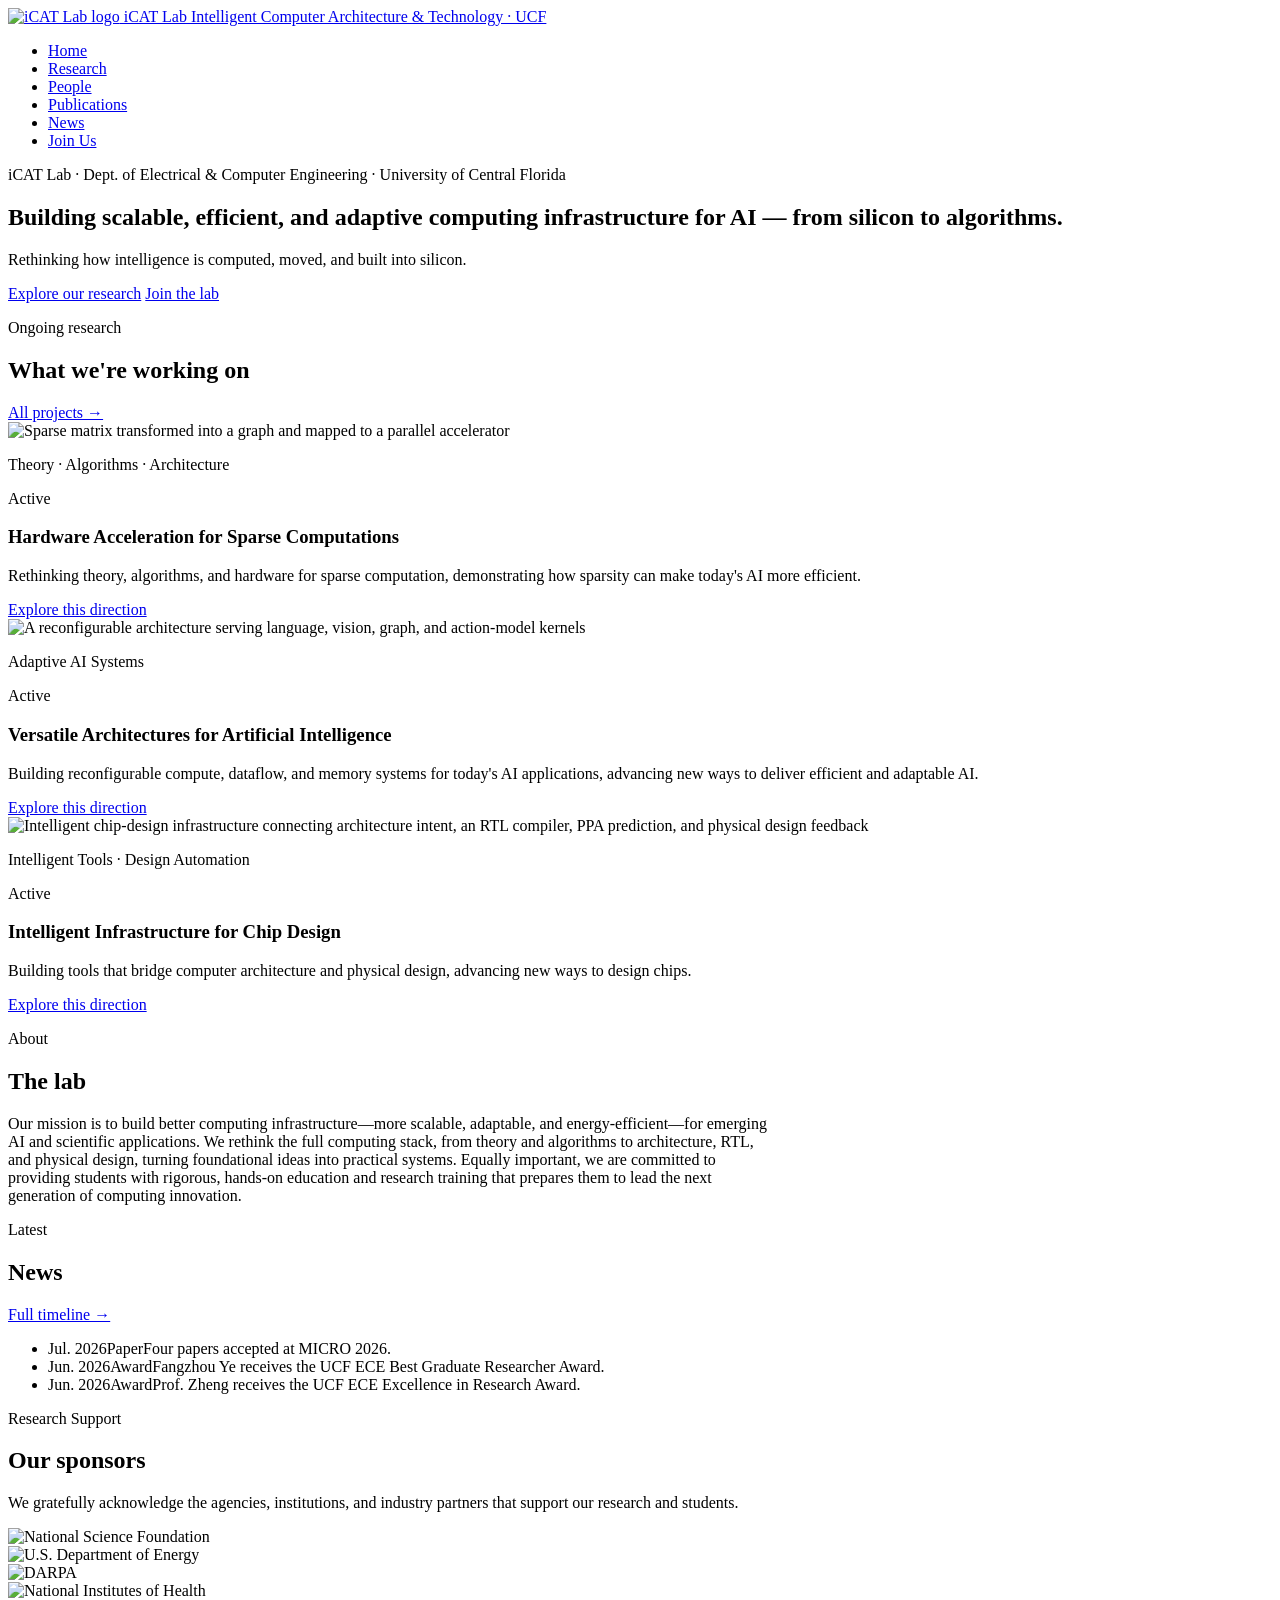
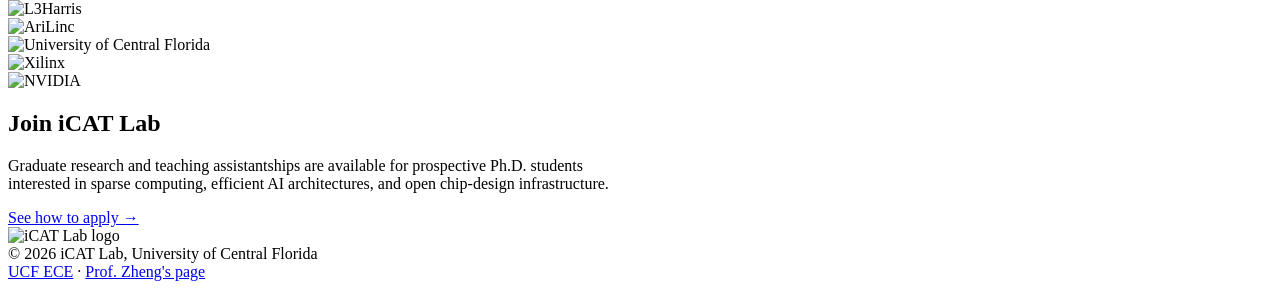
==== index.html @ 4936f8c9 "Add files via upload" ====
<!DOCTYPE html>
<html lang="en">
<head>
<meta charset="UTF-8">
<meta name="viewport" content="width=device-width, initial-scale=1">
<title>iCAT Lab — Intelligent Computer Architecture &amp; Technology, UCF</title>
<meta name="description" content="The iCAT Lab at the University of Central Florida, directed by Prof. Hao Zheng, builds scalable, efficient, and adaptive computing infrastructure for AI — from silicon to algorithms.">
<link rel="preconnect" href="https://fonts.googleapis.com">
<link rel="preconnect" href="https://fonts.gstatic.com" crossorigin>
<link href="https://fonts.googleapis.com/css2?family=Inter:wght@400;500;600;700;800&family=JetBrains+Mono:wght@400;500;600&display=swap" rel="stylesheet">
<link rel="stylesheet" href="css/style.css">
<link rel="icon" type="image/png" sizes="32x32" href="images/favicon-32.png">
<link rel="icon" type="image/png" sizes="16x16" href="images/favicon-16.png">
<link rel="apple-touch-icon" sizes="180x180" href="images/favicon-180.png">
</head>
<body>

<header class="site-header">
  <div class="nav-wrap">
    <a class="brand" href="index.html"><img class="logo-mark" src="images/icat-icon-ondark.png" alt="iCAT Lab logo"> iCAT Lab <span class="full">Intelligent Computer Architecture &amp; Technology · UCF</span></a>
    <nav class="primary-nav">
      <ul>
        <li><a href="index.html" class="active">Home</a></li>
        <li><a href="research.html">Research</a></li>
        <li><a href="people.html">People</a></li>
        <li><a href="publications.html">Publications</a></li>
        <li><a href="news.html">News</a></li>
        <li><a href="join.html">Join Us</a></li>
      </ul>
    </nav>
  </div>
</header>

<main>

  <section class="hero home-hero">
    <div class="rising-stars" aria-hidden="true">
      <span></span><span></span><span></span><span></span><span></span><span></span>
      <span></span><span></span><span></span><span></span><span></span><span></span>
    </div>
    <div class="container">
      <p class="eyebrow">iCAT Lab &middot; Dept. of Electrical &amp; Computer Engineering &middot; University of Central Florida</p>
      <h1>Building scalable, efficient, and adaptive computing infrastructure for <span class="accent">AI</span> — from silicon to algorithms.</h1>
      <p class="lede">Rethinking how intelligence is computed, moved, and built into silicon.</p>
      <div class="actions">
        <a class="btn primary" href="research.html">Explore our research</a>
        <a class="btn" href="join.html">Join the lab</a>
      </div>
    </div>
  </section>

  <section id="research-teaser">
    <div class="container">
      <div class="section-head">
        <div>
          <p class="kicker">Ongoing research</p>
          <h2>What we're working on</h2>
        </div>
        <a class="more" href="research.html">All projects &rarr;</a>
      </div>
      <div class="card-grid research-card-grid">

        <div class="card">
          <div class="thumb research-card-figure"><img src="images/sparse-computing.svg" alt="Sparse matrix transformed into a graph and mapped to a parallel accelerator"></div>
          <div class="body">
            <p class="tag">Theory · Algorithms · Architecture</p>
            <div class="status"><span class="dot"></span>Active</div>
            <h3>Hardware Acceleration for Sparse Computations</h3>
            <p>Rethinking theory, algorithms, and hardware for sparse computation, demonstrating how sparsity can make today's AI more efficient.</p>
            <a class="readmore" href="research.html#sparse-computing">Explore this direction</a>
          </div>
        </div>

        <div class="card">
          <div class="thumb research-card-figure"><img src="images/llm-architecture.svg" alt="A reconfigurable architecture serving language, vision, graph, and action-model kernels"></div>
          <div class="body">
            <p class="tag">Adaptive AI Systems</p>
            <div class="status"><span class="dot"></span>Active</div>
            <h3>Versatile Architectures for Artificial Intelligence</h3>
            <p>Building reconfigurable compute, dataflow, and memory systems for today's AI applications, advancing new ways to deliver efficient and adaptable AI.</p>
            <a class="readmore" href="research.html#llm-architecture">Explore this direction</a>
          </div>
        </div>

        <div class="card">
          <div class="thumb research-card-figure"><img src="images/open-chip-infrastructure.svg" alt="Intelligent chip-design infrastructure connecting architecture intent, an RTL compiler, PPA prediction, and physical design feedback"></div>
          <div class="body">
            <p class="tag">Intelligent Tools · Design Automation</p>
            <div class="status"><span class="dot"></span>Active</div>
            <h3>Intelligent Infrastructure for Chip Design</h3>
            <p>Building tools that bridge computer architecture and physical design, advancing new ways to design chips.</p>
            <a class="readmore" href="research.html#open-chip-infrastructure">Explore this direction</a>
          </div>
        </div>

      </div>
    </div>
  </section>

  <section id="about">
    <div class="container">
      <div class="section-head">
        <div>
          <p class="kicker">About</p>
          <h2>The lab</h2>
        </div>
      </div>
      <p style="max-width:760px; color:var(--slate-700);">Our mission is to build better computing infrastructure—more scalable, adaptable, and energy-efficient—for emerging AI and scientific applications. We rethink the full computing stack, from theory and algorithms to architecture, RTL, and physical design, turning foundational ideas into practical systems. Equally important, we are committed to providing students with rigorous, hands-on education and research training that prepares them to lead the next generation of computing innovation.</p>
    </div>
  </section>

  <section id="news-teaser">
    <div class="container">
      <div class="section-head">
        <div>
          <p class="kicker">Latest</p>
          <h2>News</h2>
        </div>
        <a class="more" href="news.html">Full timeline &rarr;</a>
      </div>
      <ul class="news-list">
        <li><span class="date">Jul. 2026</span><span class="kind">Paper</span><span>Four papers accepted at MICRO 2026.</span></li>
        <li><span class="date">Jun. 2026</span><span class="kind award">Award</span><span>Fangzhou Ye receives the UCF ECE Best Graduate Researcher Award.</span></li>
        <li><span class="date">Jun. 2026</span><span class="kind award">Award</span><span>Prof. Zheng receives the UCF ECE Excellence in Research Award.</span></li>
      </ul>
    </div>
  </section>

  <section id="sponsors" class="sponsors-section">
    <div class="container">
      <div class="section-head">
        <div>
          <p class="kicker">Research Support</p>
          <h2>Our sponsors</h2>
        </div>
      </div>
      <p class="sponsors-intro">We gratefully acknowledge the agencies, institutions, and industry partners that support our research and students.</p>
      <div class="sponsor-grid" aria-label="Research sponsors">
        <div class="sponsor-logo"><img src="images/sponsors/nsf.png" alt="National Science Foundation" loading="lazy"></div>
        <div class="sponsor-logo"><img src="images/sponsors/doe.png" alt="U.S. Department of Energy" loading="lazy"></div>
        <div class="sponsor-logo"><img src="images/sponsors/darpa.png" alt="DARPA" loading="lazy"></div>
        <div class="sponsor-logo"><img src="images/sponsors/nih.png" alt="National Institutes of Health" loading="lazy"></div>
        <div class="sponsor-logo"><img src="images/sponsors/l3harris.svg" alt="L3Harris" loading="lazy"></div>
        <div class="sponsor-logo"><img src="images/sponsors/arilinc.png" alt="AriLinc" loading="lazy"></div>
        <div class="sponsor-logo"><img src="images/sponsors/ucf.png" alt="University of Central Florida" loading="lazy"></div>
        <div class="sponsor-logo"><img src="images/sponsors/xilinx.jpg" alt="Xilinx" loading="lazy"></div>
        <div class="sponsor-logo"><img src="images/sponsors/nvidia.png" alt="NVIDIA" loading="lazy"></div>
      </div>
    </div>
  </section>

  <section id="join">
    <div class="container">
      <div class="callout">
        <h2>Join iCAT Lab</h2>
        <p style="max-width:640px;">Graduate research and teaching assistantships are available for prospective Ph.D. students interested in sparse computing, efficient AI architectures, and open chip-design infrastructure.</p>
        <a class="btn primary" href="join.html">See how to apply &rarr;</a>
      </div>
    </div>
  </section>

</main>

<footer class="site-footer">
  <div class="container footer-inner">
    <div>
      <img class="footer-logo" src="images/icat-mark-ondark.png" alt="iCAT Lab logo">
      <div>&copy; 2026 iCAT Lab, University of Central Florida</div>
    </div>
    <div>
      <a href="https://www.ece.ucf.edu/">UCF ECE</a> &middot;
      <a href="http://haozheng.us/">Prof. Zheng's page</a>
    </div>
  </div>
</footer>

</body>
</html>
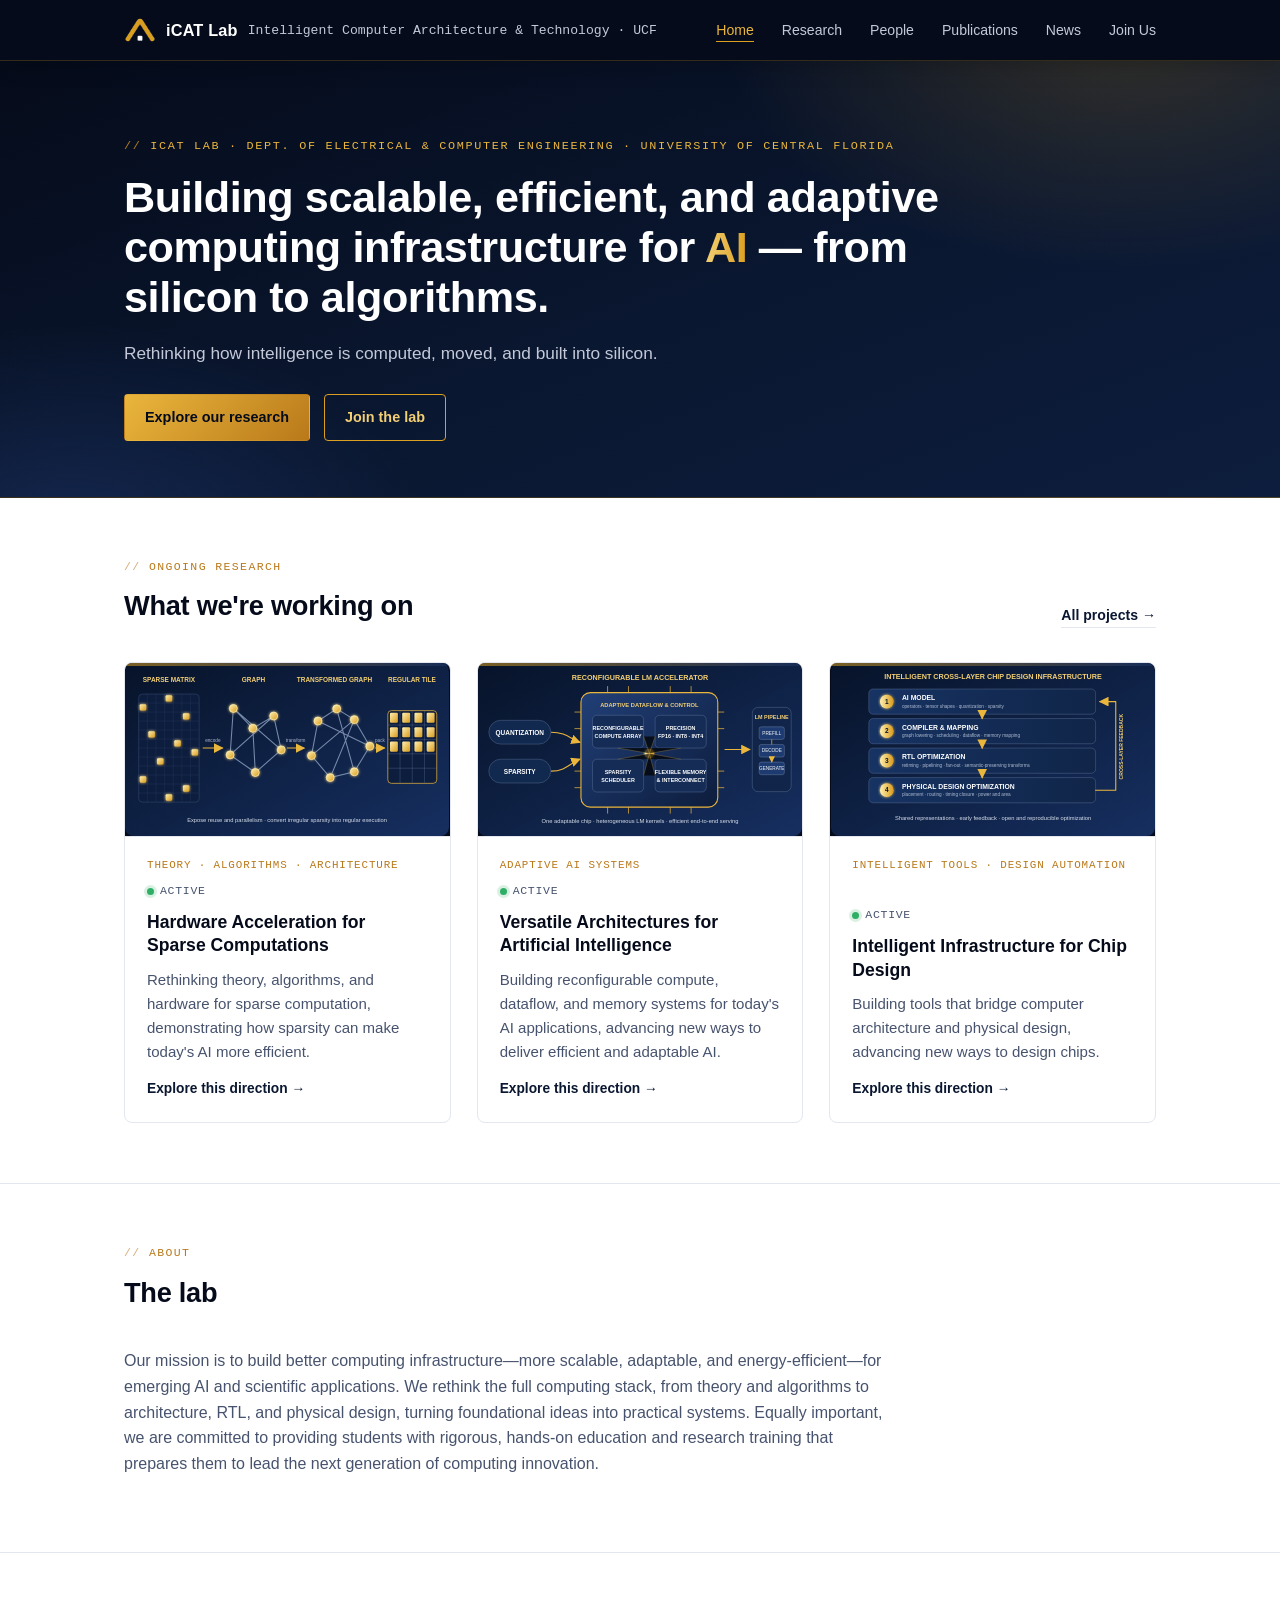
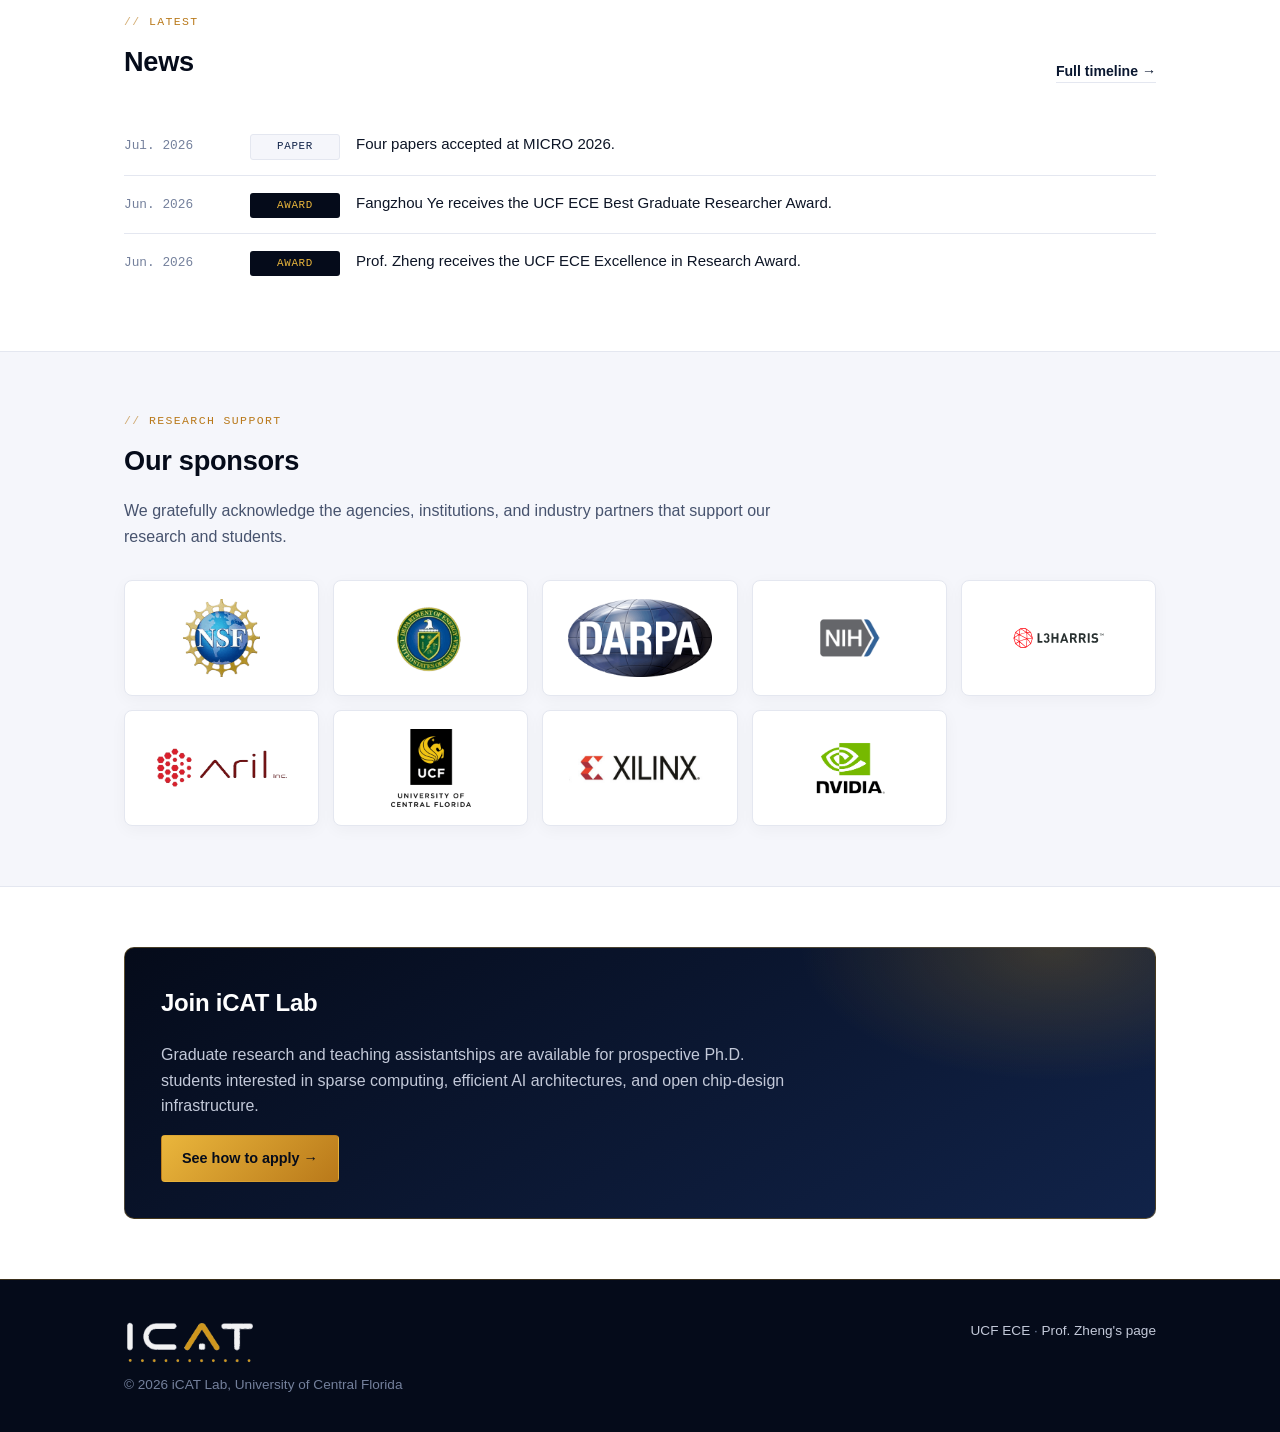
==== commit 490479b2: "v1.1" ====
--- a/index.html
+++ b/index.html
@@ -3,6 +3,14 @@
 <head>
 <meta charset="UTF-8">
 <meta name="viewport" content="width=device-width, initial-scale=1">
+<!-- Google tag (gtag.js) -->
+<script async src="https://www.googletagmanager.com/gtag/js?id=G-2GM98HQ2EP"></script>
+<script>
+  window.dataLayer = window.dataLayer || [];
+  function gtag(){dataLayer.push(arguments);}
+  gtag('js', new Date());
+  gtag('config', 'G-2GM98HQ2EP');
+</script>
 <title>iCAT Lab — Intelligent Computer Architecture &amp; Technology, UCF</title>
 <meta name="description" content="The iCAT Lab at the University of Central Florida, directed by Prof. Hao Zheng, builds scalable, efficient, and adaptive computing infrastructure for AI — from silicon to algorithms.">
 <link rel="preconnect" href="https://fonts.googleapis.com">
--- a/css/style.css
+++ b/css/style.css
@@ -0,0 +1,719 @@
+/* iCAT Lab — shared stylesheet
+   High-tech AI/chip research lab aesthetic, palette pulled from the iCAT logo
+   (navy + gold), circuit-pattern hero, monospace "silicon label" accents. */
+
+:root {
+  --navy-950: #050b1a;
+  --navy-900: #0a1730;
+  --navy-850: #0d1d3d;
+  --navy-800: #112349;
+  --navy-700: #1c3468;
+  --gold-600: #b9791a;
+  --gold-500: #dba020;
+  --gold-400: #eab63c;
+  --gold-300: #f3cf74;
+  --ink: #0d1526;
+  --slate-700: #47536e;
+  --slate-500: #74809c;
+  --slate-300: #c3c9d9;
+  --line: #e4e7f0;
+  --surface: #f5f6fb;
+  --white: #ffffff;
+  --max-width: 1080px;
+  --mono: 'JetBrains Mono', 'SFMono-Regular', ui-monospace, Menlo, Consolas, monospace;
+  --sans: 'Inter', -apple-system, BlinkMacSystemFont, 'Segoe UI', Helvetica, Arial, sans-serif;
+}
+
+* { box-sizing: border-box; }
+
+html { scroll-behavior: smooth; }
+
+body {
+  margin: 0;
+  font-family: var(--sans);
+  color: var(--ink);
+  background: var(--white);
+  line-height: 1.6;
+  -webkit-font-smoothing: antialiased;
+}
+
+a { color: var(--navy-900); text-decoration: none; border-bottom: 1px solid var(--line); }
+a:hover { border-bottom-color: var(--gold-500); color: var(--gold-600); }
+
+img { max-width: 100%; display: block; }
+
+.container {
+  max-width: var(--max-width);
+  margin: 0 auto;
+  padding: 0 24px;
+}
+
+/* ---------- Header / nav ---------- */
+header.site-header {
+  background: var(--navy-950);
+  position: sticky;
+  top: 0;
+  z-index: 20;
+  border-bottom: 1px solid rgba(219, 160, 32, 0.22);
+  box-shadow: 0 1px 24px rgba(0, 0, 0, 0.28);
+}
+
+.nav-wrap {
+  max-width: var(--max-width);
+  margin: 0 auto;
+  padding: 14px 24px;
+  display: flex;
+  align-items: center;
+  justify-content: space-between;
+  gap: 24px;
+}
+
+.brand {
+  display: flex;
+  align-items: center;
+  gap: 10px;
+  font-weight: 700;
+  font-size: 1.02rem;
+  letter-spacing: 0.01em;
+  border-bottom: none;
+  color: var(--white);
+}
+.brand:hover { color: var(--gold-400); border-bottom: none; }
+.brand img.logo-mark {
+  height: 32px;
+  width: auto;
+  display: block;
+}
+.brand span.full {
+  font-weight: 400;
+  color: var(--slate-300);
+  font-size: 0.82rem;
+  font-family: var(--mono);
+  letter-spacing: 0;
+}
+
+nav.primary-nav ul {
+  list-style: none;
+  display: flex;
+  gap: 28px;
+  margin: 0;
+  padding: 0;
+}
+nav.primary-nav a {
+  border-bottom: none;
+  font-size: 0.88rem;
+  font-weight: 500;
+  color: var(--slate-300);
+  padding-bottom: 3px;
+  border-bottom: 1px solid transparent;
+  transition: color 0.15s ease, border-color 0.15s ease;
+}
+nav.primary-nav a:hover,
+nav.primary-nav a.active {
+  color: var(--gold-400);
+  border-bottom: 1px solid var(--gold-500);
+}
+
+/* ---------- Hero (dark, circuit pattern) ---------- */
+.hero {
+  position: relative;
+  padding: 76px 0 56px;
+  background:
+    radial-gradient(680px 420px at 88% -10%, rgba(219, 160, 32, 0.20), transparent 60%),
+    radial-gradient(600px 360px at 5% 110%, rgba(28, 52, 104, 0.55), transparent 60%),
+    linear-gradient(160deg, var(--navy-950) 0%, var(--navy-900) 55%, var(--navy-850) 100%);
+  background-image:
+    radial-gradient(680px 420px at 88% -10%, rgba(219, 160, 32, 0.20), transparent 60%),
+    radial-gradient(600px 360px at 5% 110%, rgba(28, 52, 104, 0.55), transparent 60%),
+    linear-gradient(160deg, var(--navy-950) 0%, var(--navy-900) 55%, var(--navy-850) 100%),
+    url("data:image/svg+xml,%3Csvg xmlns='http://www.w3.org/2000/svg' width='120' height='120' viewBox='0 0 120 120'%3E%3Cg fill='none' stroke='%23dba020' stroke-opacity='0.16' stroke-width='1'%3E%3Cpath d='M0 60H40M80 60H120M60 0V40M60 80V120'/%3E%3Ccircle cx='60' cy='60' r='3'/%3E%3Ccircle cx='40' cy='60' r='2'/%3E%3Ccircle cx='80' cy='60' r='2'/%3E%3Ccircle cx='60' cy='40' r='2'/%3E%3Ccircle cx='60' cy='80' r='2'/%3E%3C/g%3E%3C/svg%3E");
+  color: var(--white);
+  overflow: hidden;
+  border-bottom: 1px solid rgba(219, 160, 32, 0.25);
+}
+.hero .eyebrow {
+  font-family: var(--mono);
+  text-transform: uppercase;
+  letter-spacing: 0.14em;
+  font-size: 0.74rem;
+  color: var(--gold-400);
+  margin: 0 0 16px;
+}
+.hero .eyebrow::before { content: "// "; color: var(--gold-500); opacity: 0.8; }
+.hero h1 {
+  font-family: var(--sans);
+  font-weight: 800;
+  font-size: 2.7rem;
+  line-height: 1.16;
+  letter-spacing: -0.01em;
+  margin: 0 0 18px;
+  max-width: 820px;
+  color: var(--white);
+}
+.hero h1 .accent {
+  background: linear-gradient(90deg, var(--gold-300), var(--gold-500));
+  -webkit-background-clip: text;
+  background-clip: text;
+  color: transparent;
+}
+.hero p.lede {
+  font-size: 1.08rem;
+  color: var(--slate-300);
+  max-width: 680px;
+  margin: 0 0 26px;
+}
+.hero-quote {
+  max-width: 760px;
+  margin: 4px 0 10px;
+  padding: 0 0 0 18px;
+  border-left: 2px solid var(--gold-500);
+}
+.hero-quote p {
+  margin: 0;
+  color: var(--white);
+  font-size: 1.08rem;
+  font-style: italic;
+}
+.hero-quote footer {
+  margin-top: 5px;
+  color: var(--gold-300);
+  font: 500 .72rem/1.5 var(--mono);
+  letter-spacing: .04em;
+}
+.hero .publication-principle {
+  max-width: 720px;
+  margin: 0 0 24px;
+  color: var(--slate-300);
+  font-size: .93rem;
+}
+.hero .people-motto { max-width: none; }
+.people-motto span { display: block; white-space: nowrap; }
+.hero .actions { display: flex; gap: 14px; flex-wrap: wrap; }
+
+/* Rising stars on the home hero */
+.home-hero .container { position: relative; z-index: 2; }
+.rising-stars { position: absolute; inset: 0; z-index: 1; overflow: hidden; pointer-events: none; }
+.rising-stars span {
+  --star-size: 4px;
+  --star-duration: 9s;
+  --star-delay: 0s;
+  position: absolute;
+  left: 10%;
+  bottom: -18px;
+  width: var(--star-size);
+  height: var(--star-size);
+  border-radius: 50%;
+  background: var(--gold-300);
+  box-shadow: 0 0 7px 2px rgba(243, 207, 116, .55);
+  opacity: 0;
+  animation: star-rise var(--star-duration) linear var(--star-delay) infinite;
+}
+.rising-stars span::before,
+.rising-stars span::after {
+  content: "";
+  position: absolute;
+  inset: 50% auto auto 50%;
+  width: calc(var(--star-size) * 3.2);
+  height: 1px;
+  background: linear-gradient(90deg, transparent, rgba(243,207,116,.72), transparent);
+  transform: translate(-50%, -50%);
+}
+.rising-stars span::after { transform: translate(-50%, -50%) rotate(90deg); }
+.rising-stars span:nth-child(1)  { left: 5%;  --star-size: 3px; --star-duration: 8s;  --star-delay: -3s; }
+.rising-stars span:nth-child(2)  { left: 14%; --star-size: 5px; --star-duration: 12s; --star-delay: -7s; }
+.rising-stars span:nth-child(3)  { left: 25%; --star-size: 3px; --star-duration: 10s; --star-delay: -1s; }
+.rising-stars span:nth-child(4)  { left: 34%; --star-size: 4px; --star-duration: 13s; --star-delay: -9s; }
+.rising-stars span:nth-child(5)  { left: 45%; --star-size: 2px; --star-duration: 8s;  --star-delay: -5s; }
+.rising-stars span:nth-child(6)  { left: 54%; --star-size: 5px; --star-duration: 11s; --star-delay: -2s; }
+.rising-stars span:nth-child(7)  { left: 63%; --star-size: 3px; --star-duration: 9s;  --star-delay: -8s; }
+.rising-stars span:nth-child(8)  { left: 71%; --star-size: 4px; --star-duration: 14s; --star-delay: -4s; }
+.rising-stars span:nth-child(9)  { left: 79%; --star-size: 2px; --star-duration: 9s;  --star-delay: -6s; }
+.rising-stars span:nth-child(10) { left: 86%; --star-size: 5px; --star-duration: 12s; --star-delay: -1s; }
+.rising-stars span:nth-child(11) { left: 92%; --star-size: 3px; --star-duration: 10s; --star-delay: -8s; }
+.rising-stars span:nth-child(12) { left: 97%; --star-size: 2px; --star-duration: 13s; --star-delay: -5s; }
+@keyframes star-rise {
+  0% { transform: translate3d(0, 20px, 0) scale(.65); opacity: 0; }
+  12% { opacity: .8; }
+  72% { opacity: .55; }
+  100% { transform: translate3d(18px, -470px, 0) scale(1.15); opacity: 0; }
+}
+@media (prefers-reduced-motion: reduce) {
+  .rising-stars span { animation: none; display: none; }
+}
+
+.btn {
+  display: inline-block;
+  padding: 11px 20px;
+  border-radius: 4px;
+  font-size: 0.9rem;
+  font-weight: 600;
+  border: 1px solid var(--gold-500);
+  border-bottom: 1px solid var(--gold-500);
+  color: var(--gold-300);
+  transition: transform 0.15s ease, box-shadow 0.15s ease, background 0.15s ease, color 0.15s ease;
+}
+.btn:hover { transform: translateY(-1px); border-bottom-color: var(--gold-400); }
+.btn.primary {
+  background: linear-gradient(135deg, var(--gold-400), var(--gold-600));
+  color: var(--navy-950);
+  border-color: transparent;
+}
+.btn.primary:hover { box-shadow: 0 6px 22px rgba(219, 160, 32, 0.35); }
+.btn:not(.primary):hover { background: rgba(219, 160, 32, 0.1); color: var(--gold-300); }
+
+/* Buttons on white sections need dark-ink variant */
+section:not(.hero) .btn:not(.primary) {
+  border-color: var(--navy-800);
+  color: var(--navy-900);
+}
+section:not(.hero) .btn:not(.primary):hover { background: var(--surface); color: var(--navy-900); border-color: var(--gold-500); }
+section:not(.hero) .btn.primary { color: var(--navy-950); }
+
+/* ---------- Sections ---------- */
+section { padding: 60px 0; border-bottom: 1px solid var(--line); }
+section:last-of-type { border-bottom: none; }
+
+.section-head {
+  display: flex;
+  justify-content: space-between;
+  align-items: flex-end;
+  gap: 24px;
+  margin-bottom: 34px;
+  flex-wrap: wrap;
+}
+.section-head .kicker {
+  font-family: var(--mono);
+  text-transform: uppercase;
+  letter-spacing: 0.12em;
+  font-size: 0.72rem;
+  color: var(--gold-600);
+  margin: 0 0 8px;
+}
+.section-head .kicker::before { content: "// "; opacity: 0.6; }
+.section-head h2 {
+  font-family: var(--sans);
+  font-weight: 800;
+  font-size: 1.7rem;
+  margin: 0;
+  color: var(--navy-950);
+  letter-spacing: -0.01em;
+}
+.section-head .more { font-size: 0.88rem; font-weight: 600; white-space: nowrap; }
+
+/* ---------- Research / project cards ---------- */
+.card-grid {
+  display: grid;
+  grid-template-columns: repeat(2, 1fr);
+  gap: 26px;
+}
+.card {
+  position: relative;
+  border: 1px solid var(--line);
+  border-radius: 8px;
+  overflow: hidden;
+  display: flex;
+  flex-direction: column;
+  background: var(--white);
+  transition: box-shadow 0.18s ease, transform 0.18s ease, border-color 0.18s ease;
+}
+.card::before {
+  content: "";
+  position: absolute; top: 0; left: 0; right: 0; height: 3px;
+  background: linear-gradient(90deg, var(--gold-500), var(--navy-700));
+  opacity: 0.55;
+  transition: opacity 0.18s ease;
+}
+.card:hover {
+  box-shadow: 0 14px 34px rgba(10, 23, 48, 0.14), 0 0 0 1px rgba(219, 160, 32, 0.18);
+  transform: translateY(-3px);
+  border-color: rgba(219, 160, 32, 0.35);
+}
+.card:hover::before { opacity: 1; }
+.card .thumb {
+  height: 150px;
+  background: var(--surface);
+  display: flex;
+  align-items: center;
+  justify-content: center;
+  color: var(--slate-500);
+  font-size: 0.75rem;
+  text-transform: uppercase;
+  letter-spacing: 0.08em;
+  overflow: hidden;
+  border-bottom: 1px solid var(--line);
+}
+.card .thumb img { width: 100%; height: 100%; object-fit: cover; display: block; }
+.research-card-grid { grid-template-columns: repeat(3, minmax(0, 1fr)); }
+.card .research-card-figure { height: 174px; background: var(--navy-950); }
+.card .research-card-figure img { object-fit: contain; }
+.card .body { padding: 20px 22px 22px; flex: 1; display: flex; flex-direction: column; }
+.card .tag {
+  font-family: var(--mono);
+  font-size: 0.68rem;
+  text-transform: uppercase;
+  letter-spacing: 0.08em;
+  color: var(--gold-600);
+  margin-bottom: 8px;
+}
+.card h3 { font-size: 1.1rem; font-weight: 700; margin: 0 0 10px; line-height: 1.35; color: var(--navy-950); }
+.card p { color: var(--slate-700); font-size: 0.94rem; margin: 0 0 14px; flex: 1; }
+.card .status {
+  display: inline-flex;
+  align-items: center;
+  gap: 6px;
+  font-family: var(--mono);
+  font-size: 0.72rem;
+  text-transform: uppercase;
+  letter-spacing: 0.06em;
+  color: var(--slate-700);
+  margin-bottom: 10px;
+}
+.card .status .dot {
+  width: 7px; height: 7px; border-radius: 50%;
+  background: #2fae66;
+  box-shadow: 0 0 0 3px rgba(47, 174, 102, 0.18);
+}
+.card a.readmore { border-bottom: none; font-size: 0.86rem; font-weight: 700; color: var(--navy-900); }
+.card a.readmore:hover { color: var(--gold-600); }
+.card a.readmore::after { content: " \2192"; }
+
+/* full research page layout */
+.project-full {
+  display: grid;
+  grid-template-columns: 220px 1fr;
+  gap: 30px;
+  padding: 38px 0;
+  border-bottom: 1px solid var(--line);
+}
+.project-full .thumb {
+  height: 140px;
+  border-radius: 8px;
+  background: var(--surface);
+  overflow: hidden;
+  border: 1px solid var(--line);
+  border-left: 3px solid var(--gold-500);
+}
+.project-full .thumb img { width: 100%; height: 100%; object-fit: cover; display: block; }
+.project-full h3 { font-family: var(--sans); font-weight: 800; font-size: 1.3rem; margin: 0 0 10px; color: var(--navy-950); letter-spacing: -0.01em; }
+.project-full .meta { font-family: var(--mono); font-size: 0.74rem; color: var(--gold-600); text-transform: uppercase; letter-spacing: 0.08em; margin-bottom: 10px; }
+.project-full p { color: var(--slate-700); margin: 0 0 10px; }
+.project-full ul { color: var(--slate-700); margin: 8px 0 0; padding-left: 20px; }
+.project-full .research-figure { height: 178px; background: var(--navy-950); }
+.project-full .research-figure img { object-fit: contain; }
+.related-pubs { display: flex; flex-wrap: wrap; gap: 8px; align-items: center; margin-top: 18px; }
+.related-pubs strong { width: 100%; font-family: var(--mono); color: var(--navy-900); font-size: 0.72rem; text-transform: uppercase; letter-spacing: .08em; }
+.related-pubs a { padding: 5px 9px; border: 1px solid var(--line); border-radius: 999px; font-size: .76rem; background: var(--surface); }
+.related-pubs a:hover { border-color: var(--gold-500); }
+.research-outcomes { margin-top: 18px; padding: 15px 17px; border-left: 3px solid var(--gold-500); background: linear-gradient(90deg, #fff9e9, var(--surface)); border-radius: 0 7px 7px 0; }
+.research-outcomes > strong { display: block; margin-bottom: 8px; color: var(--navy-900); font: 600 .72rem/1.4 var(--mono); text-transform: uppercase; letter-spacing: .08em; }
+.research-outcomes ol { margin: 0; padding-left: 21px; color: var(--slate-700); }
+.research-outcomes li { padding-left: 3px; margin-bottom: 8px; }
+.research-outcomes li:last-child { margin-bottom: 0; }
+.research-outcomes b { color: var(--navy-950); }
+.research-outcomes span { color: var(--gold-600); font-weight: 800; }
+.honors { color: var(--gold-600) !important; font-family: var(--mono); font-size: .74rem !important; }
+.roster-note { color: var(--slate-700); padding: 18px 20px; background: var(--surface); border-left: 3px solid var(--gold-500); }
+.alumni-list { display: grid; grid-template-columns: repeat(2, minmax(0,1fr)); gap: 12px; }
+.alumni-list article { padding: 16px 18px; border: 1px solid var(--line); border-radius: 7px; background: var(--white); }
+.alumni-list h3 { margin: 0 0 4px; font-size: .98rem; color: var(--navy-950); }
+.alumni-list h3 span { display: block; margin-top: 3px; color: var(--gold-600); font: 500 .68rem/1.4 var(--mono); text-transform: uppercase; letter-spacing: .04em; }
+.alumni-list p { margin: 0; color: var(--slate-700); font-size: .86rem; }
+.pub-list li:target { background: #fff9e9; box-shadow: 0 0 0 10px #fff9e9; }
+.project-full ul li { margin-bottom: 4px; }
+
+/* ---------- Sponsors ---------- */
+.sponsors-section { background: var(--surface); }
+.sponsors-intro { max-width: 680px; margin: -18px 0 30px; color: var(--slate-700); }
+.sponsor-grid { display: grid; grid-template-columns: repeat(5, minmax(0, 1fr)); gap: 14px; }
+.sponsor-logo { height: 116px; display: flex; align-items: center; justify-content: center; padding: 18px; background: var(--white); border: 1px solid var(--line); border-radius: 8px; box-shadow: 0 4px 16px rgba(10, 23, 48, .04); }
+.sponsor-logo img { width: 100%; height: 100%; object-fit: contain; }
+
+/* ---------- News list ---------- */
+.news-list { list-style: none; margin: 0; padding: 0; }
+.news-list li {
+  display: grid;
+  grid-template-columns: 110px 90px 1fr;
+  gap: 16px;
+  align-items: baseline;
+  padding: 15px 0;
+  border-bottom: 1px solid var(--line);
+  font-size: 0.94rem;
+}
+.news-list li:last-child { border-bottom: none; }
+.news-list .date { color: var(--slate-500); font-size: 0.8rem; font-family: var(--mono); }
+.news-list .kind {
+  font-family: var(--mono);
+  font-size: 0.68rem;
+  text-transform: uppercase;
+  letter-spacing: 0.06em;
+  border-radius: 3px;
+  padding: 3px 8px;
+  text-align: center;
+  height: fit-content;
+  background: var(--surface);
+  color: var(--navy-800);
+  border: 1px solid var(--line);
+}
+.news-list .kind.grant { background: var(--gold-500); color: var(--navy-950); border-color: transparent; }
+.news-list .kind.award { background: var(--navy-950); color: var(--gold-400); border-color: transparent; }
+
+/* ---------- People ---------- */
+.people-grid {
+  display: grid;
+  grid-template-columns: repeat(3, 1fr);
+  gap: 28px;
+}
+.people-grid-current { grid-template-columns: repeat(3, minmax(0, 1fr)); }
+.person { text-align: left; }
+.person .avatar {
+  width: 100%;
+  aspect-ratio: 3/4;
+  border-radius: 8px;
+  background:
+    radial-gradient(120px 120px at 75% 20%, rgba(219,160,32,0.35), transparent 60%),
+    linear-gradient(150deg, var(--navy-900), var(--navy-700));
+  margin-bottom: 12px;
+  position: relative;
+  overflow: hidden;
+}
+.person .avatar::after {
+  content: "";
+  position: absolute; inset: 0;
+  background-image: url("data:image/svg+xml,%3Csvg xmlns='http://www.w3.org/2000/svg' width='60' height='60' viewBox='0 0 60 60'%3E%3Cg fill='none' stroke='%23dba020' stroke-opacity='0.35' stroke-width='1'%3E%3Ccircle cx='30' cy='30' r='2'/%3E%3Cpath d='M30 0V20M30 40V60M0 30H20M40 30H60'/%3E%3C/g%3E%3C/svg%3E");
+  opacity: 0.5;
+}
+.person .avatar.has-photo::after { display: none; }
+.person .avatar.has-photo { width: 168px; aspect-ratio: 1; border-radius: 50%; border: 3px solid var(--white); box-shadow: 0 0 0 1px var(--line), 0 8px 24px rgba(10, 23, 48, .14); }
+.person .avatar img { width: 100%; height: 100%; object-fit: cover; }
+.person .avatar img[alt="Amir Ghazizadeh"] { object-position: center 28%; }
+.person .avatar img[alt="Fangzhou Ye"] { object-position: center 22%; }
+.person .avatar img[alt="Hao Zheng"] { object-position: center top; }
+.person .avatar.logo-avatar img { object-fit: cover; object-position: center; }
+.person h3 { font-size: 1rem; font-weight: 700; margin: 0 0 2px; color: var(--navy-950); }
+.person .role { font-family: var(--mono); font-size: 0.78rem; color: var(--gold-600); margin-bottom: 6px; }
+.person p { font-size: 0.88rem; color: var(--slate-700); margin: 0; }
+
+/* ---------- Publications ---------- */
+.year-heading {
+  font-family: var(--sans);
+  font-weight: 800;
+  font-size: 1.3rem;
+  color: var(--navy-950);
+  margin: 40px 0 12px;
+}
+.year-heading:first-child { margin-top: 0; }
+
+.pub-list { list-style: none; margin: 0; padding: 0; }
+.pub-list li {
+  padding: 18px 0;
+  border-bottom: 1px solid var(--line);
+}
+.pub-list .venue {
+  font-family: var(--mono);
+  font-size: 0.72rem;
+  text-transform: uppercase;
+  letter-spacing: 0.06em;
+  color: var(--gold-600);
+  margin-bottom: 6px;
+}
+.pub-list .title { font-weight: 700; margin-bottom: 4px; color: var(--navy-950); }
+.pub-list .authors { color: var(--slate-700); font-size: 0.9rem; margin-bottom: 6px; }
+.pub-list .links a { margin-right: 14px; font-size: 0.84rem; border-bottom: none; font-weight: 700; color: var(--navy-900); }
+.pub-list .links a:hover { color: var(--gold-600); }
+.pub-list li .tag-pill {
+  display: inline-block; font-family: var(--mono); font-size: 0.62rem; text-transform: uppercase; letter-spacing: 0.06em;
+  background: var(--navy-950); color: var(--gold-400); border-radius: 3px; padding: 2px 7px; margin-left: 6px;
+  vertical-align: middle;
+}
+
+/* ---------- Callout box ---------- */
+.callout {
+  position: relative;
+  background:
+    radial-gradient(420px 220px at 90% 0%, rgba(219, 160, 32, 0.22), transparent 60%),
+    linear-gradient(150deg, var(--navy-950), var(--navy-800));
+  border-radius: 10px;
+  padding: 36px;
+  color: var(--white);
+  overflow: hidden;
+  border: 1px solid rgba(219, 160, 32, 0.3);
+}
+.callout h2 { font-family: var(--sans); font-weight: 800; margin-top: 0; color: var(--white); letter-spacing: -0.01em; }
+.callout p { color: var(--slate-300); }
+.callout a:not(.btn) { color: var(--gold-400); border-bottom-color: rgba(219,160,32,0.4); }
+
+/* ---------- Why UCF ranking cards ---------- */
+.why-ucf-section { background: var(--surface); }
+.why-ucf-head { align-items: end; }
+.why-ucf-head > p { max-width: 570px; margin: 0; color: var(--slate-700); }
+.ranking-grid {
+  display: grid;
+  grid-template-columns: repeat(4, minmax(0, 1fr));
+  gap: 16px;
+}
+.ranking-card {
+  position: relative;
+  min-height: 355px;
+  padding: 26px 24px 24px;
+  border-radius: 10px;
+  overflow: hidden;
+  display: flex;
+  flex-direction: column;
+  box-shadow: 0 12px 28px rgba(10, 23, 48, .12);
+}
+.ranking-card::after {
+  content: "";
+  position: absolute;
+  right: -42px;
+  bottom: -58px;
+  width: 180px;
+  height: 180px;
+  border: 1px solid currentColor;
+  border-radius: 50%;
+  opacity: .08;
+}
+.ranking-card-gold { color: var(--navy-950); background: linear-gradient(145deg, #ead39d, #c89e50); }
+.ranking-card-navy { color: var(--white); background: radial-gradient(circle at 85% 15%, #254a91 0, transparent 42%), linear-gradient(145deg, var(--navy-800), var(--navy-950)); }
+.ranking-card-dark { color: var(--white); background: radial-gradient(circle at 15% 90%, rgba(219,160,32,.25), transparent 44%), #05070d; }
+.ranking-card-rise { color: var(--navy-950); background: linear-gradient(145deg, #fff 0%, #edf0f8 100%); border: 1px solid var(--line); }
+.ranking-card-rise::before {
+  content: "";
+  position: absolute;
+  top: 0;
+  left: 0;
+  width: 100%;
+  height: 5px;
+  background: linear-gradient(90deg, var(--gold-500), var(--navy-700));
+}
+.ranking-scope {
+  margin: 0;
+  font: 600 .68rem/1.4 var(--mono);
+  letter-spacing: .1em;
+  text-transform: uppercase;
+  opacity: .72;
+}
+.ranking-number {
+  margin: 27px 0 14px;
+  font-size: clamp(4.7rem, 7vw, 6.3rem);
+  font-weight: 800;
+  line-height: .86;
+  letter-spacing: -.08em;
+}
+.ranking-card-rise .ranking-number { color: var(--gold-600); }
+.ranking-card-rise .ranking-number span { font-size: .62em; vertical-align: .16em; margin-right: 4px; }
+.ranking-card h3 { margin: 0; font-size: 1.25rem; line-height: 1.22; letter-spacing: -.02em; }
+.ranking-detail { margin: 10px 0 0; font-size: .78rem; line-height: 1.4; color: var(--slate-700); }
+.ranking-source {
+  position: relative;
+  z-index: 1;
+  margin-top: auto;
+  padding-top: 22px;
+  color: inherit;
+  border-bottom: none;
+  font: 500 .67rem/1.45 var(--mono);
+  opacity: .72;
+}
+.ranking-source:hover { color: inherit; border-bottom: none; opacity: 1; }
+.ranking-note { margin: 18px 0 0; color: var(--slate-500); font-size: .74rem; }
+
+/* ---------- Lab achievement numbers ---------- */
+.lab-numbers-section { background: var(--white); }
+.lab-numbers-head { align-items: end; }
+.lab-numbers-head > p { max-width: 470px; margin: 0; color: var(--slate-700); }
+.lab-number-grid {
+  display: grid;
+  grid-template-columns: repeat(4, minmax(0, 1fr));
+  border: 1px solid var(--line);
+  border-radius: 10px;
+  overflow: hidden;
+  box-shadow: 0 10px 30px rgba(10, 23, 48, .06);
+}
+.lab-number {
+  position: relative;
+  min-height: 190px;
+  padding: 28px 24px 24px;
+  display: flex;
+  flex-direction: column;
+  color: var(--navy-950);
+  border: 0;
+  border-right: 1px solid var(--line);
+  background: linear-gradient(180deg, var(--white), #fafbfe);
+  transition: background .18s ease, color .18s ease;
+}
+.lab-number:last-child { border-right: 0; }
+.lab-number::before {
+  content: "";
+  position: absolute;
+  top: 0;
+  left: 0;
+  right: 0;
+  height: 4px;
+  background: linear-gradient(90deg, var(--gold-500), var(--navy-700));
+  opacity: .55;
+}
+.lab-number:hover { color: var(--navy-950); border-bottom: 0; background: #fff9e9; }
+.lab-number:hover::before { opacity: 1; }
+.lab-number strong {
+  color: var(--gold-600);
+  font-size: 3.8rem;
+  font-weight: 800;
+  line-height: 1;
+  letter-spacing: -.06em;
+}
+.lab-number span { margin-top: 15px; font-size: .98rem; font-weight: 700; }
+.lab-number small { margin-top: auto; color: var(--slate-500); font: 500 .68rem/1.4 var(--mono); text-transform: uppercase; letter-spacing: .05em; }
+
+/* ---------- Footer ---------- */
+footer.site-footer {
+  background: var(--navy-950);
+  border-top: 1px solid rgba(219, 160, 32, 0.25);
+  padding: 40px 0;
+  color: var(--slate-500);
+  font-size: 0.85rem;
+}
+footer.site-footer .footer-logo { height: 44px; width: auto; display: block; margin-bottom: 10px; opacity: 0.95; }
+footer.site-footer .container.footer-inner {
+  display: flex;
+  justify-content: space-between;
+  align-items: flex-start;
+  flex-wrap: wrap;
+  gap: 24px;
+}
+footer.site-footer .container:not(.footer-inner) {
+  display: flex;
+  justify-content: space-between;
+  flex-wrap: wrap;
+  gap: 16px;
+}
+footer.site-footer a { color: var(--slate-300); border-bottom: none; }
+footer.site-footer a:hover { color: var(--gold-400); }
+
+/* ---------- Responsive ---------- */
+@media (max-width: 800px) {
+  .nav-wrap { flex-direction: column; align-items: flex-start; gap: 10px; }
+  nav.primary-nav ul { flex-wrap: wrap; gap: 14px; }
+  .hero h1 { font-size: 2rem; }
+  .card-grid { grid-template-columns: 1fr; }
+  .people-grid { grid-template-columns: repeat(2, 1fr); }
+  .project-full { grid-template-columns: 1fr; }
+  .alumni-list { grid-template-columns: 1fr; }
+  .sponsor-grid { grid-template-columns: repeat(3, minmax(0, 1fr)); }
+  .news-list li { grid-template-columns: 1fr; gap: 4px; }
+  .ranking-grid { grid-template-columns: repeat(2, minmax(0, 1fr)); }
+  .ranking-card { min-height: 320px; }
+  .lab-number-grid { grid-template-columns: repeat(2, minmax(0, 1fr)); }
+  .lab-number:nth-child(2) { border-right: 0; }
+  .lab-number:nth-child(-n+2) { border-bottom: 1px solid var(--line); }
+  .people-motto span { white-space: normal; }
+}
+@media (max-width: 520px) {
+  .people-grid { grid-template-columns: 1fr; }
+  .sponsor-grid { grid-template-columns: repeat(2, minmax(0, 1fr)); }
+  .sponsor-logo { height: 104px; padding: 14px; }
+  .ranking-grid { grid-template-columns: 1fr; }
+  .ranking-card { min-height: 300px; }
+  .lab-number-grid { grid-template-columns: 1fr; }
+  .lab-number { min-height: 170px; border-right: 0; border-bottom: 1px solid var(--line); }
+  .lab-number:nth-child(2) { border-bottom: 1px solid var(--line); }
+  .lab-number:last-child { border-bottom: 0; }
+}
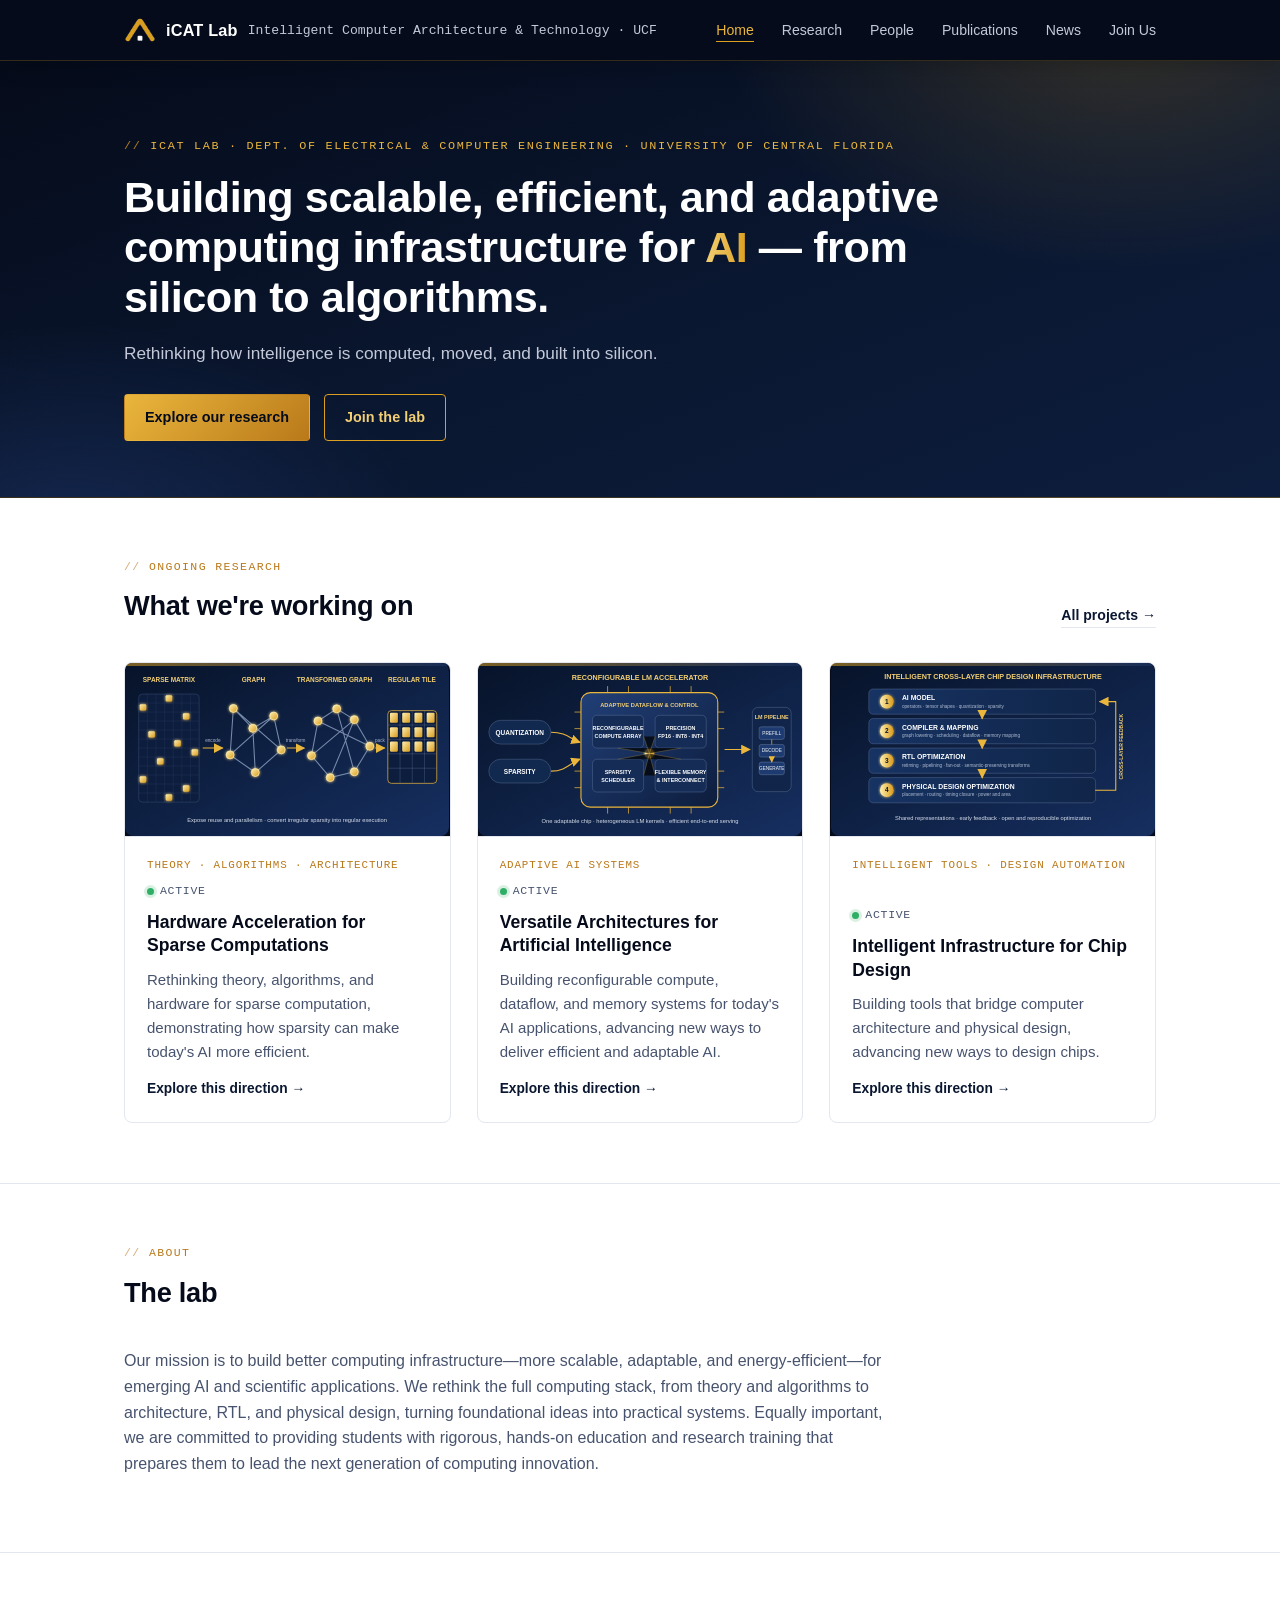
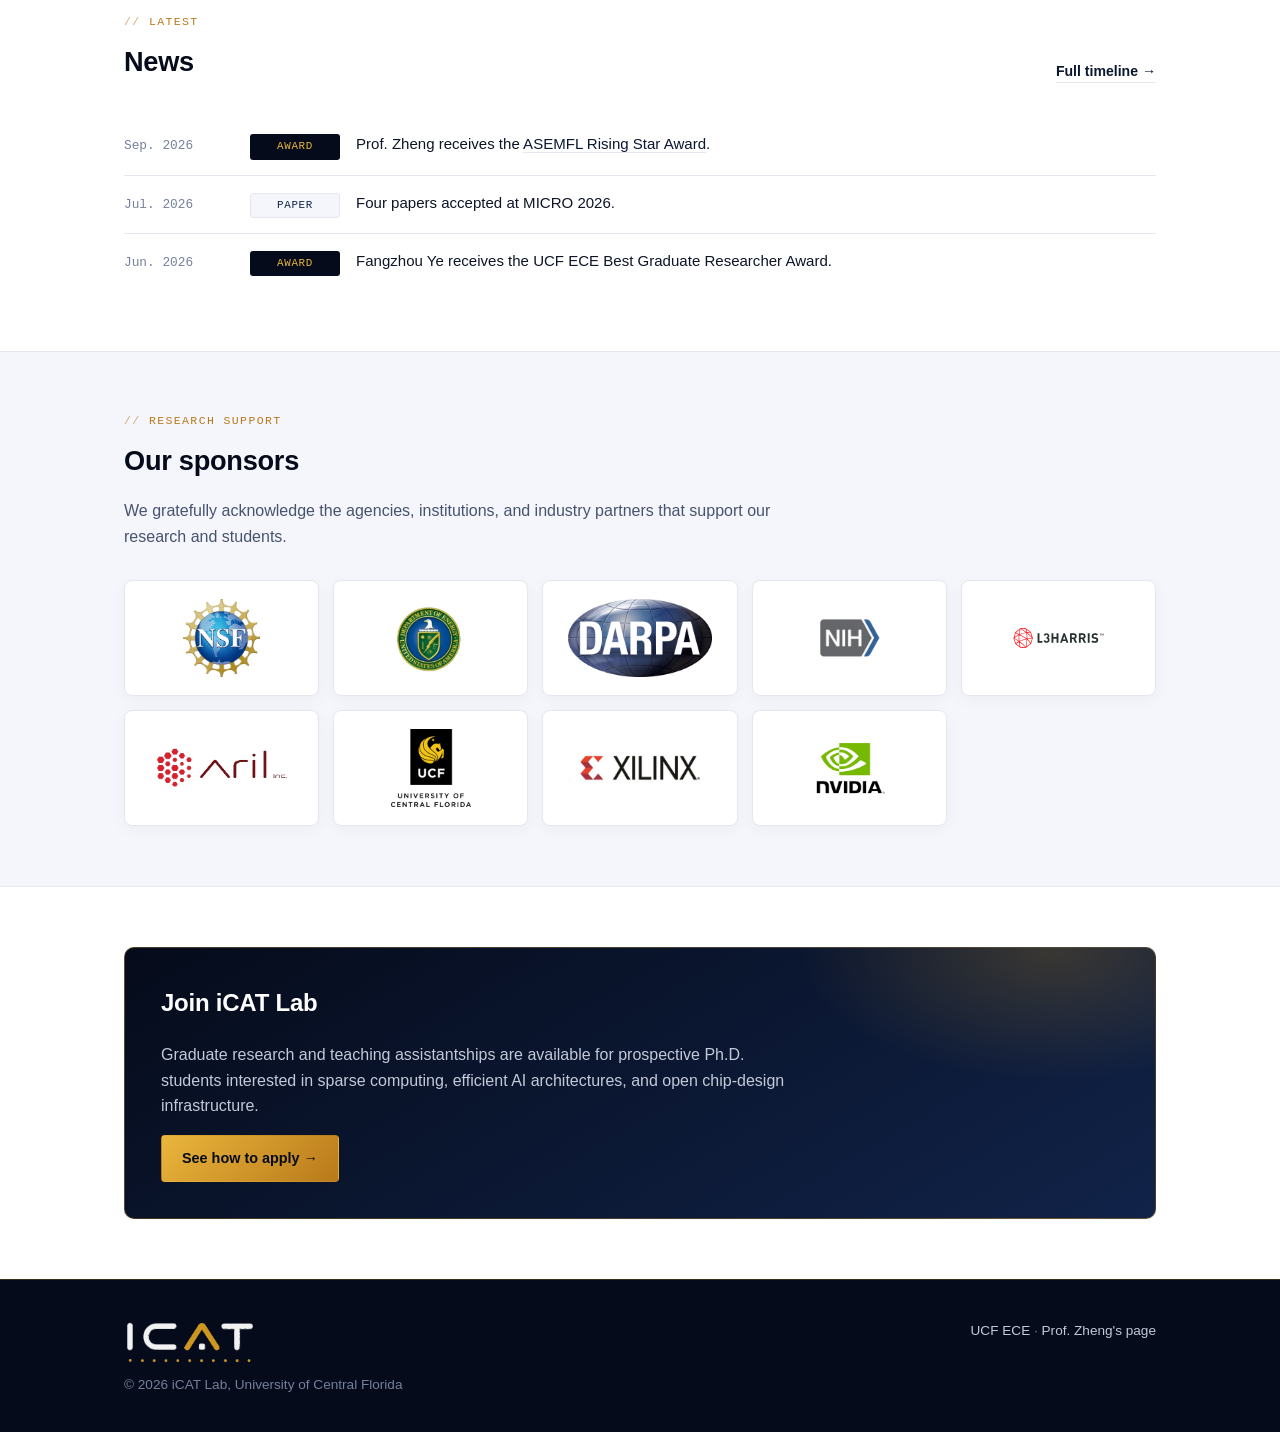
==== commit 4ca03557: "v1.2" ====
--- a/index.html
+++ b/index.html
@@ -127,9 +127,9 @@
         <a class="more" href="news.html">Full timeline &rarr;</a>
       </div>
       <ul class="news-list">
+        <li><span class="date">Sep. 2026</span><span class="kind award">Award</span><span>Prof. Zheng receives the <a href="https://www.asemfl.org/">ASEMFL Rising Star Award</a>.</span></li>
         <li><span class="date">Jul. 2026</span><span class="kind">Paper</span><span>Four papers accepted at MICRO 2026.</span></li>
         <li><span class="date">Jun. 2026</span><span class="kind award">Award</span><span>Fangzhou Ye receives the UCF ECE Best Graduate Researcher Award.</span></li>
-        <li><span class="date">Jun. 2026</span><span class="kind award">Award</span><span>Prof. Zheng receives the UCF ECE Excellence in Research Award.</span></li>
       </ul>
     </div>
   </section>
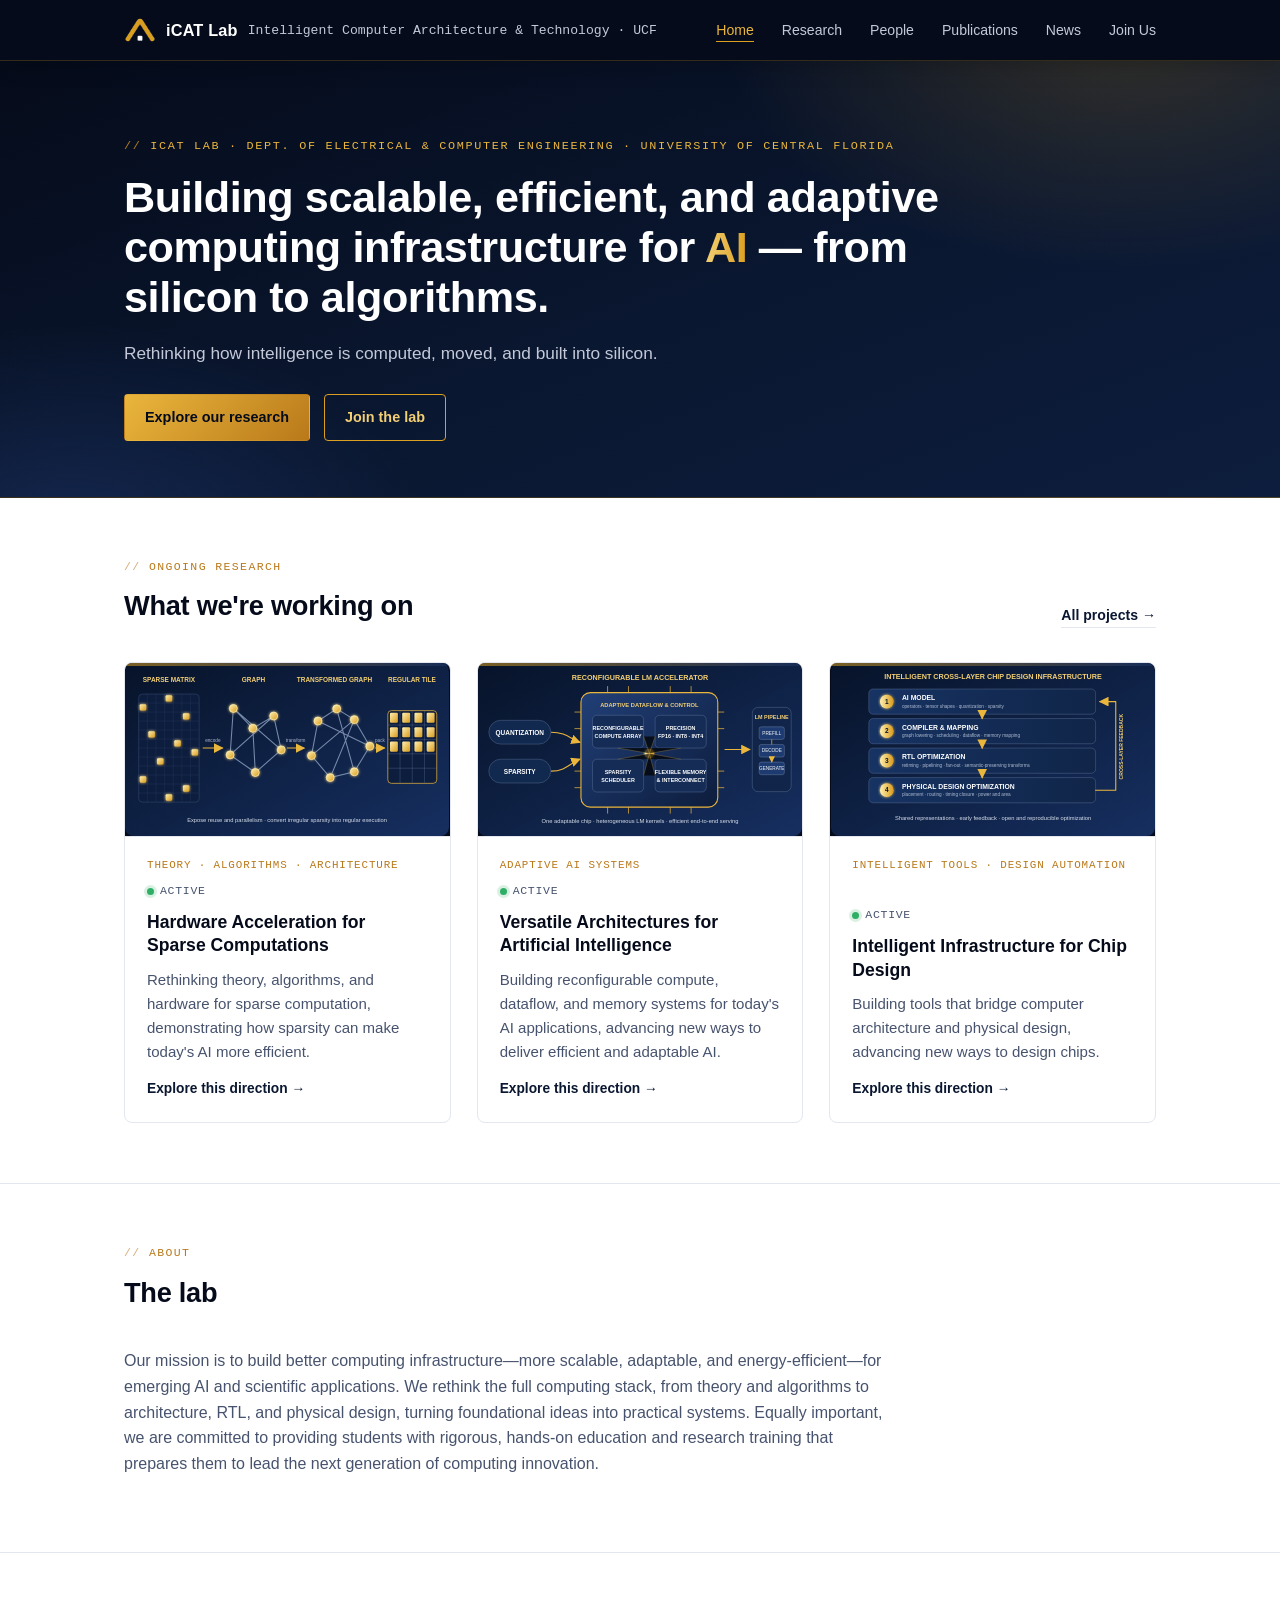
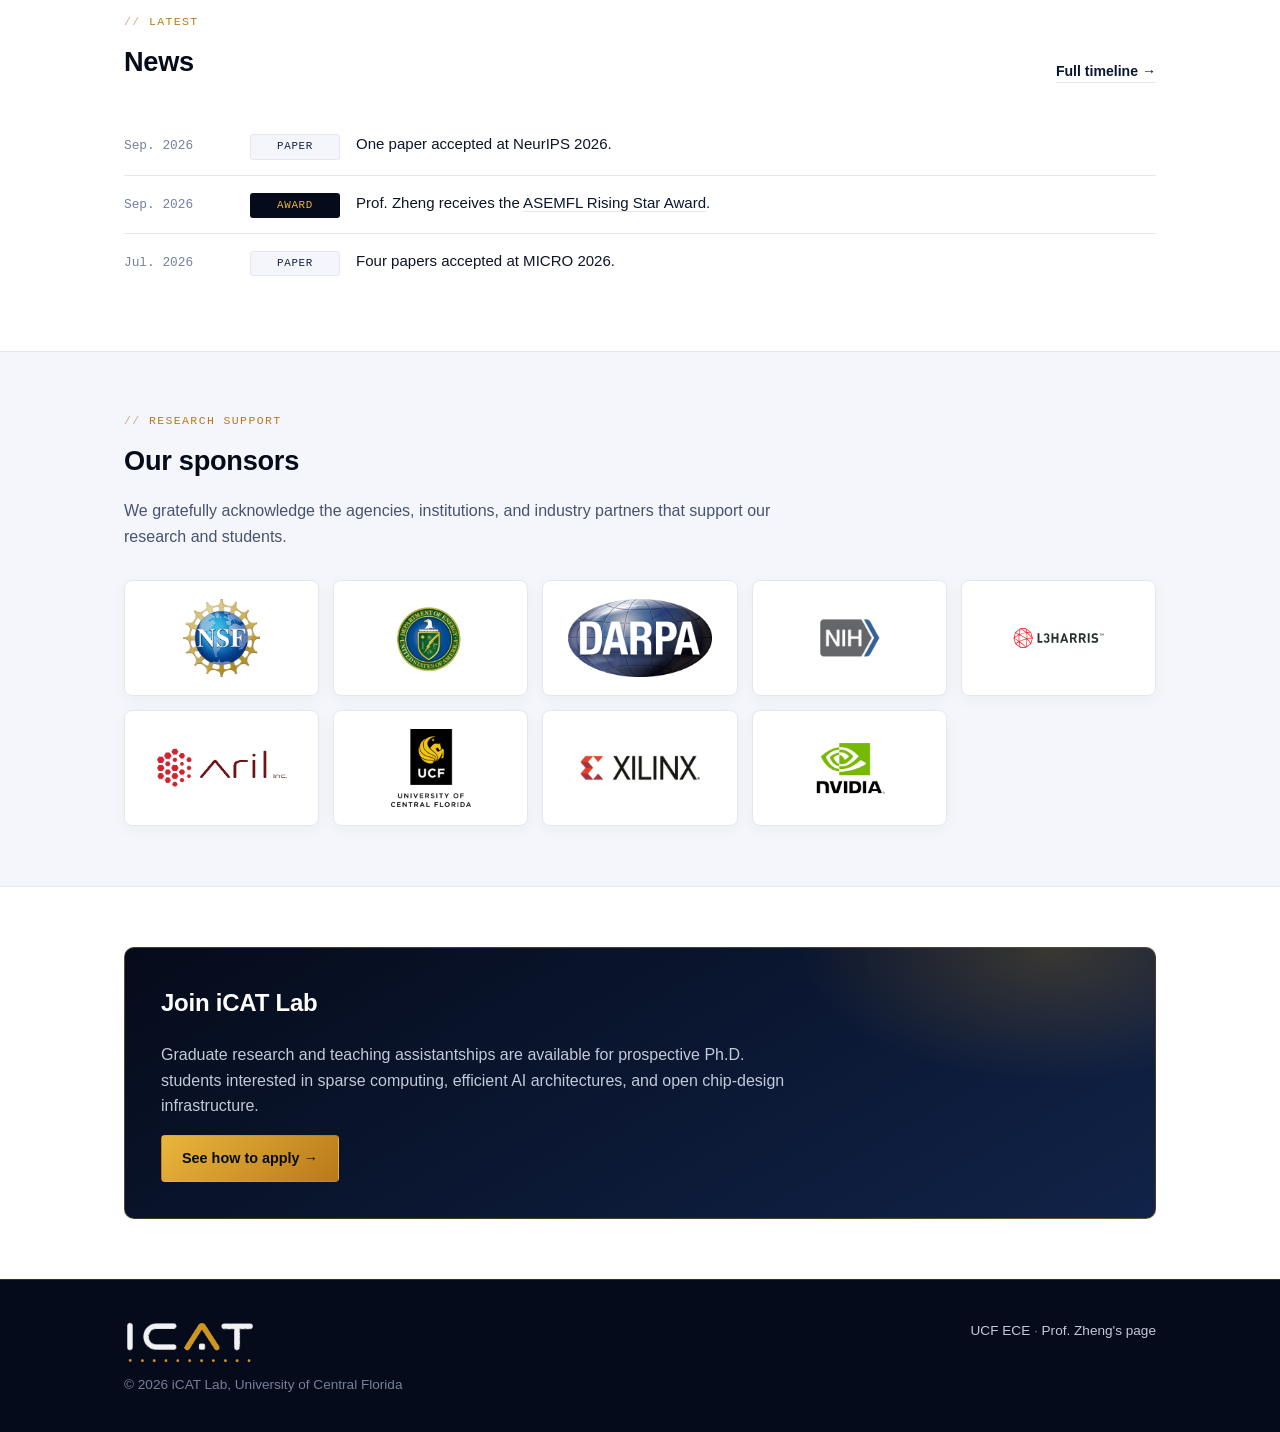
==== commit b5afc885: "v1.3" ====
--- a/index.html
+++ b/index.html
@@ -127,9 +127,9 @@
         <a class="more" href="news.html">Full timeline &rarr;</a>
       </div>
       <ul class="news-list">
+        <li><span class="date">Sep. 2026</span><span class="kind">Paper</span><span>One paper accepted at NeurIPS 2026.</span></li>
         <li><span class="date">Sep. 2026</span><span class="kind award">Award</span><span>Prof. Zheng receives the <a href="https://www.asemfl.org/">ASEMFL Rising Star Award</a>.</span></li>
         <li><span class="date">Jul. 2026</span><span class="kind">Paper</span><span>Four papers accepted at MICRO 2026.</span></li>
-        <li><span class="date">Jun. 2026</span><span class="kind award">Award</span><span>Fangzhou Ye receives the UCF ECE Best Graduate Researcher Award.</span></li>
       </ul>
     </div>
   </section>
